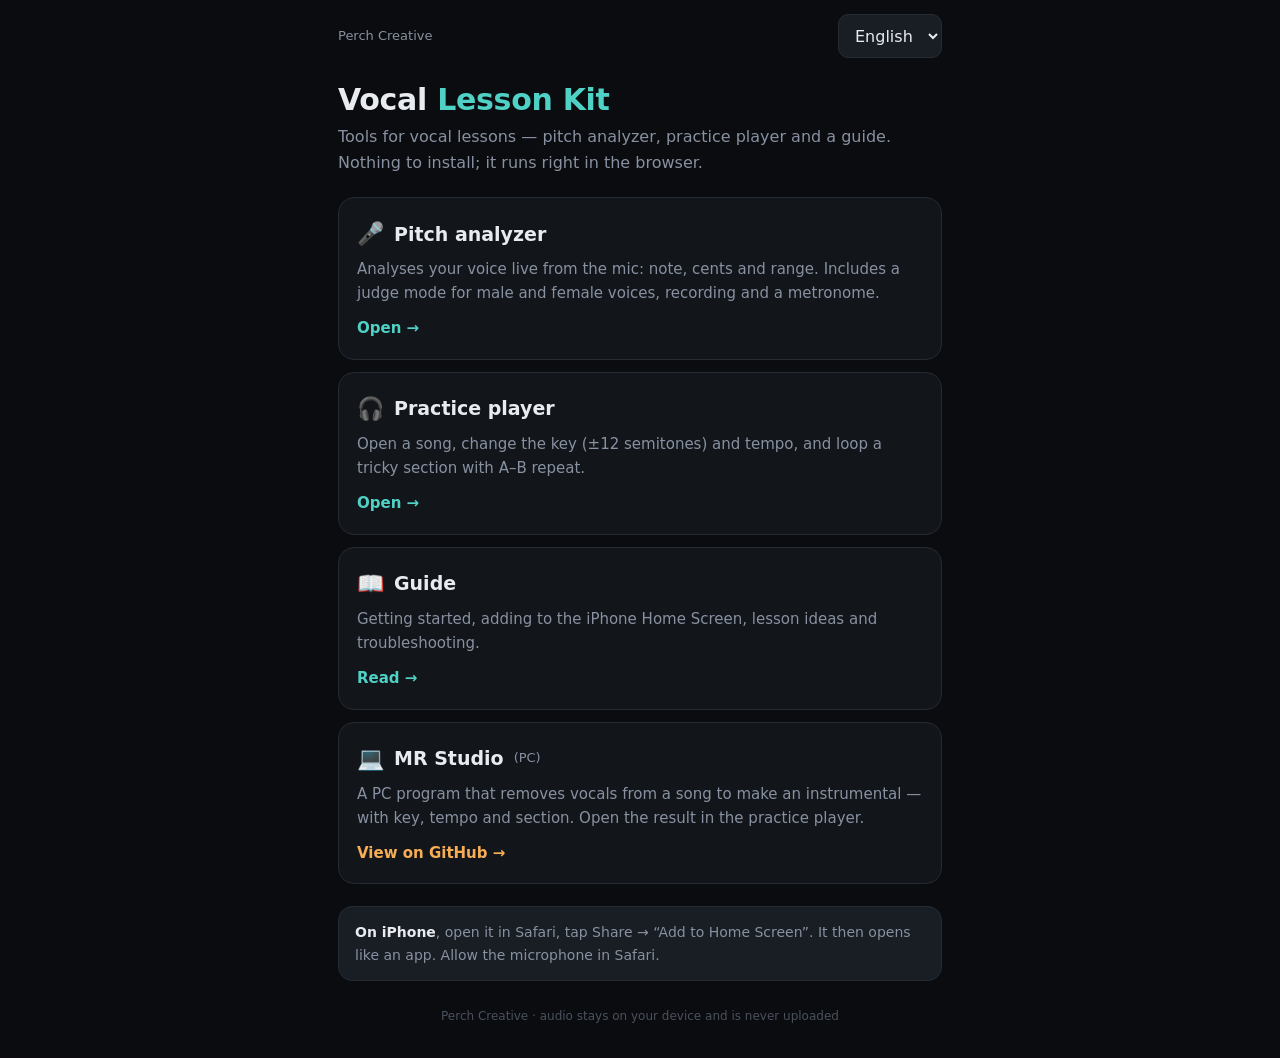
==== docs/index.html @ 8fd46108 "Turn the repo into Vocal Lesson Kit: ja/ko/en UI, tempo, section export, web tools - MR Studio: scre" ====
<!doctype html>
<html lang="ko">
<head>
<meta charset="utf-8">
<meta name="viewport" content="width=device-width,initial-scale=1,viewport-fit=cover">
<meta name="apple-mobile-web-app-capable" content="yes">
<meta name="apple-mobile-web-app-title" content="Vocal Kit">
<meta name="theme-color" content="#0a0c0f">
<link rel="icon" href="data:,">
<link rel="apple-touch-icon" href="icon.png">
<title>Vocal Lesson Kit</title>
<style>
:root{--bg:#0a0c0f;--panel:#12151a;--panel2:#191d24;--line:#252a33;--text:#e8ebf0;--muted:#8891a1;--accent:#4fd1c5;--accent2:#f6ad55}
*{box-sizing:border-box;-webkit-tap-highlight-color:transparent}
html,body{margin:0;background:var(--bg);color:var(--text);font:16px/1.6 -apple-system,BlinkMacSystemFont,"Hiragino Sans","Noto Sans JP","Noto Sans KR",system-ui,sans-serif}
body{padding:env(safe-area-inset-top) 18px calc(env(safe-area-inset-bottom) + 32px);max-width:640px;margin:0 auto}
header{display:flex;align-items:center;justify-content:space-between;padding:14px 0}
select{font:inherit;color:var(--text);background:var(--panel2);border:1px solid var(--line);border-radius:10px;padding:8px 12px;min-height:44px}
h1{font-size:30px;line-height:1.2;margin:10px 0 6px;letter-spacing:-.01em}
h1 span{color:var(--accent)}
.lead{color:var(--muted);margin:0 0 22px}
.card{display:block;text-decoration:none;color:inherit;background:var(--panel);border:1px solid var(--line);border-radius:16px;padding:18px;margin:12px 0}
.card:active{background:#171b21}
.card .t{font-size:19px;font-weight:700;display:flex;align-items:center;gap:10px}
.card .t i{font-style:normal;font-size:22px}
.card p{margin:6px 0 10px;color:var(--muted);font-size:15px}
.go{color:var(--accent);font-weight:700;font-size:15px}
.card.pc .go{color:var(--accent2)}
.tip{background:var(--panel2);border:1px solid var(--line);border-radius:14px;padding:14px 16px;margin:22px 0;font-size:14px;color:var(--muted)}
.tip b{color:var(--text)}
footer{color:#4a515d;font-size:12px;text-align:center;margin-top:26px}
footer a{color:var(--muted)}
[data-l]{display:none}
html[lang=ko] [data-l=ko],html[lang=ja] [data-l=ja],html[lang=en] [data-l=en]{display:block}
html[lang=ko] span[data-l=ko],html[lang=ja] span[data-l=ja],html[lang=en] span[data-l=en]{display:inline}
</style>
</head>
<body>
<header>
  <span style="color:var(--muted);font-size:13px">Perch Creative</span>
  <select id="lang" aria-label="Language"><option value="ko">한국어</option><option value="ja">日本語</option><option value="en">English</option></select>
</header>

<h1>Vocal <span>Lesson Kit</span></h1>
<p class="lead">
  <span data-l="ko">보컬 레슨용 도구 모음 — 음정 분석, 연습 플레이어, 가이드. 설치 없이 브라우저에서 바로 쓸 수 있어요.</span>
  <span data-l="ja">ボーカルレッスン用ツール集 — 音程分析、練習プレーヤー、ガイド。インストール不要、ブラウザですぐ使えます。</span>
  <span data-l="en">Tools for vocal lessons — pitch analyzer, practice player and a guide. Nothing to install; it runs right in the browser.</span>
</p>

<a class="card" href="analyzer/">
  <div class="t"><i>🎤</i>
    <span data-l="ko">음정 분석기</span><span data-l="ja">音程アナライザー</span><span data-l="en">Pitch analyzer</span></div>
  <p><span data-l="ko">마이크로 목소리를 실시간 분석해 음·센트·음역을 보여줘요. 남녀 목소리 모두 쓸 수 있는 판정 모드, 녹음, 메트로놈 포함.</span>
     <span data-l="ja">マイクで声をリアルタイム分析し、音名・セント・音域を表示。男女どちらの声にも使える判定モード、録音、メトロノーム付き。</span>
     <span data-l="en">Analyses your voice live from the mic: note, cents and range. Includes a judge mode for male and female voices, recording and a metronome.</span></p>
  <span class="go"><span data-l="ko">열기 →</span><span data-l="ja">開く →</span><span data-l="en">Open →</span></span>
</a>

<a class="card" href="player/">
  <div class="t"><i>🎧</i>
    <span data-l="ko">연습 플레이어</span><span data-l="ja">練習プレーヤー</span><span data-l="en">Practice player</span></div>
  <p><span data-l="ko">음원을 열고 키(±12반음)와 템포를 바꾸고, 어려운 구간을 A–B로 반복해서 연습해요.</span>
     <span data-l="ja">音源を開いて、キー(±12半音)とテンポを変え、難しい区間をA–Bで繰り返して練習できます。</span>
     <span data-l="en">Open a song, change the key (±12 semitones) and tempo, and loop a tricky section with A–B repeat.</span></p>
  <span class="go"><span data-l="ko">열기 →</span><span data-l="ja">開く →</span><span data-l="en">Open →</span></span>
</a>

<a class="card" href="guide/">
  <div class="t"><i>📖</i>
    <span data-l="ko">가이드</span><span data-l="ja">ガイド</span><span data-l="en">Guide</span></div>
  <p><span data-l="ko">처음 쓰는 방법, iPhone 홈 화면에 추가하기, 레슨 활용 아이디어, 문제 해결.</span>
     <span data-l="ja">使い始め方、iPhoneのホーム画面への追加、レッスンでの活用アイデア、困ったときは。</span>
     <span data-l="en">Getting started, adding to the iPhone Home Screen, lesson ideas and troubleshooting.</span></p>
  <span class="go"><span data-l="ko">읽기 →</span><span data-l="ja">読む →</span><span data-l="en">Read →</span></span>
</a>

<a class="card pc" href="https://github.com/ddossss/mr-studio">
  <div class="t"><i>💻</i> MR Studio <small style="color:var(--muted);font-weight:400;font-size:13px">(PC)</small></div>
  <p><span data-l="ko">곡에서 보컬을 지워 MR(반주)을 만드는 PC 프로그램 — 키·템포·구간 지정. 만든 MR은 연습 플레이어에서 열 수 있어요.</span>
     <span data-l="ja">曲からボーカルを消してカラオケ音源を作るPC用プログラム — キー・テンポ・区間指定。作った音源は練習プレーヤーで開けます。</span>
     <span data-l="en">A PC program that removes vocals from a song to make an instrumental — with key, tempo and section. Open the result in the practice player.</span></p>
  <span class="go"><span data-l="ko">GitHub에서 보기 →</span><span data-l="ja">GitHubで見る →</span><span data-l="en">View on GitHub →</span></span>
</a>

<div class="tip">
  <div data-l="ko"><b>iPhone이라면</b> Safari로 열고 공유 버튼 → “홈 화면에 추가”. 앱처럼 바로 열 수 있어요. 마이크는 Safari에서 허용해 주세요.</div>
  <div data-l="ja"><b>iPhoneの場合</b>はSafariで開き、共有ボタン →「ホーム画面に追加」。アプリのようにすぐ開けます。マイクはSafariで許可してください。</div>
  <div data-l="en"><b>On iPhone</b>, open it in Safari, tap Share → “Add to Home Screen”. It then opens like an app. Allow the microphone in Safari.</div>
</div>

<footer>Perch Creative · <span data-l="ko">음성은 기기 안에서만 처리되며 업로드되지 않아요</span><span data-l="ja">音声は端末内でのみ処理され、アップロードされません</span><span data-l="en">audio stays on your device and is never uploaded</span></footer>

<script>
(function(){
  var L=['ko','ja','en'],s='';try{s=localStorage.getItem('va_lang')||''}catch(e){}
  if(L.indexOf(s)<0){var n=(navigator.language||'en').slice(0,2);s=L.indexOf(n)>=0?n:'en'}
  var sel=document.getElementById('lang');
  function set(l){document.documentElement.lang=l;sel.value=l;try{localStorage.setItem('va_lang',l)}catch(e){}}
  sel.onchange=function(){set(sel.value)};set(s);
})();
</script>
</body>
</html>
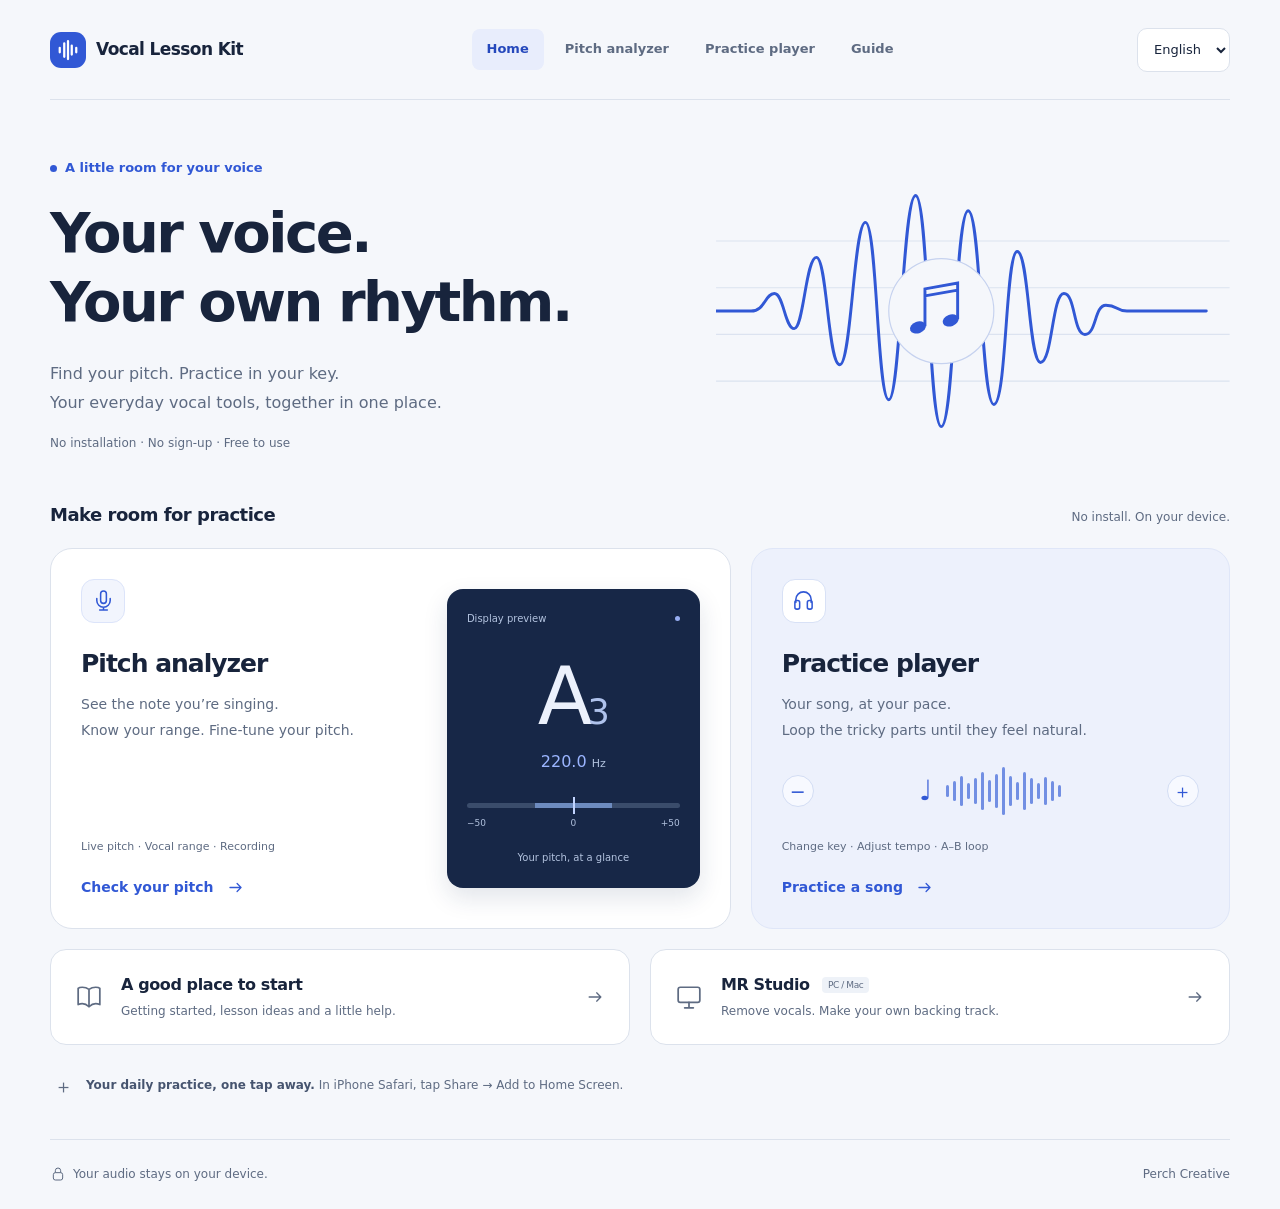
==== commit c203761a: "Redesign Vocal Lesson Kit with a unified studio interface" ====
--- a/docs/index.html
+++ b/docs/index.html
@@ -5,100 +5,61 @@
 <meta name="viewport" content="width=device-width,initial-scale=1,viewport-fit=cover">
 <meta name="apple-mobile-web-app-capable" content="yes">
 <meta name="apple-mobile-web-app-title" content="Vocal Kit">
-<meta name="theme-color" content="#0a0c0f">
-<link rel="icon" href="data:,">
+<meta name="theme-color" content="#f5f7fb">
+<meta name="description" content="Find your range, practice in your key. Free vocal lesson tools that keep your audio on your device.">
+<link rel="icon" href="favicon.svg" type="image/svg+xml">
 <link rel="apple-touch-icon" href="icon.png">
+<link rel="stylesheet" href="ui.css">
+<link rel="stylesheet" href="home.css">
 <title>Vocal Lesson Kit</title>
-<style>
-:root{--bg:#0a0c0f;--panel:#12151a;--panel2:#191d24;--line:#252a33;--text:#e8ebf0;--muted:#8891a1;--accent:#4fd1c5;--accent2:#f6ad55}
-*{box-sizing:border-box;-webkit-tap-highlight-color:transparent}
-html,body{margin:0;background:var(--bg);color:var(--text);font:16px/1.6 -apple-system,BlinkMacSystemFont,"Hiragino Sans","Noto Sans JP","Noto Sans KR",system-ui,sans-serif}
-body{padding:env(safe-area-inset-top) 18px calc(env(safe-area-inset-bottom) + 32px);max-width:640px;margin:0 auto}
-header{display:flex;align-items:center;justify-content:space-between;padding:14px 0}
-select{font:inherit;color:var(--text);background:var(--panel2);border:1px solid var(--line);border-radius:10px;padding:8px 12px;min-height:44px}
-h1{font-size:30px;line-height:1.2;margin:10px 0 6px;letter-spacing:-.01em}
-h1 span{color:var(--accent)}
-.lead{color:var(--muted);margin:0 0 22px}
-.card{display:block;text-decoration:none;color:inherit;background:var(--panel);border:1px solid var(--line);border-radius:16px;padding:18px;margin:12px 0}
-.card:active{background:#171b21}
-.card .t{font-size:19px;font-weight:700;display:flex;align-items:center;gap:10px}
-.card .t i{font-style:normal;font-size:22px}
-.card p{margin:6px 0 10px;color:var(--muted);font-size:15px}
-.go{color:var(--accent);font-weight:700;font-size:15px}
-.card.pc .go{color:var(--accent2)}
-.tip{background:var(--panel2);border:1px solid var(--line);border-radius:14px;padding:14px 16px;margin:22px 0;font-size:14px;color:var(--muted)}
-.tip b{color:var(--text)}
-footer{color:#4a515d;font-size:12px;text-align:center;margin-top:26px}
-footer a{color:var(--muted)}
-[data-l]{display:none}
-html[lang=ko] [data-l=ko],html[lang=ja] [data-l=ja],html[lang=en] [data-l=en]{display:block}
-html[lang=ko] span[data-l=ko],html[lang=ja] span[data-l=ja],html[lang=en] span[data-l=en]{display:inline}
-</style>
 </head>
-<body>
-<header>
-  <span style="color:var(--muted);font-size:13px">Perch Creative</span>
-  <select id="lang" aria-label="Language"><option value="ko">한국어</option><option value="ja">日本語</option><option value="en">English</option></select>
-</header>
-
-<h1>Vocal <span>Lesson Kit</span></h1>
-<p class="lead">
-  <span data-l="ko">보컬 레슨용 도구 모음 — 음정 분석, 연습 플레이어, 가이드. 설치 없이 브라우저에서 바로 쓸 수 있어요.</span>
-  <span data-l="ja">ボーカルレッスン用ツール集 — 音程分析、練習プレーヤー、ガイド。インストール不要、ブラウザですぐ使えます。</span>
-  <span data-l="en">Tools for vocal lessons — pitch analyzer, practice player and a guide. Nothing to install; it runs right in the browser.</span>
-</p>
-
-<a class="card" href="analyzer/">
-  <div class="t"><i>🎤</i>
-    <span data-l="ko">음정 분석기</span><span data-l="ja">音程アナライザー</span><span data-l="en">Pitch analyzer</span></div>
-  <p><span data-l="ko">마이크로 목소리를 실시간 분석해 음·센트·음역을 보여줘요. 남녀 목소리 모두 쓸 수 있는 판정 모드, 녹음, 메트로놈 포함.</span>
-     <span data-l="ja">マイクで声をリアルタイム分析し、音名・セント・音域を表示。男女どちらの声にも使える判定モード、録音、メトロノーム付き。</span>
-     <span data-l="en">Analyses your voice live from the mic: note, cents and range. Includes a judge mode for male and female voices, recording and a metronome.</span></p>
-  <span class="go"><span data-l="ko">열기 →</span><span data-l="ja">開く →</span><span data-l="en">Open →</span></span>
+<body data-page="home">
+<select id="lang" aria-label="Language"><option value="ko">한국어</option><option value="ja">日本語</option><option value="en">English</option></select>
+<main id="main" class="home-main" tabindex="-1">
+<section class="home-intro">
+<div class="intro-copy">
+<p class="intro-note"><span class="small-signal" aria-hidden="true"></span><span data-l="ko">목소리에 집중하는 시간</span><span data-l="ja">自分の声に向き合う時間</span><span data-l="en">A little room for your voice</span></p>
+<h1><span data-l="ko">나의 목소리로,<br>더 나다운 노래.</span><span data-l="ja">自分の声で、<br>自分らしい歌を。</span><span data-l="en">Your voice.<br>Your own rhythm.</span></h1>
+<p class="intro-description"><span data-l="ko">음정을 확인하고, 나에게 맞는 키로 연습하세요.<br>매일의 보컬 연습에 필요한 도구를 한곳에.</span><span data-l="ja">音程を確かめて、自分に合うキーで練習。<br>毎日のボーカル練習に必要なツールを、ひとつに。</span><span data-l="en">Find your pitch. Practice in your key.<br>Your everyday vocal tools, together in one place.</span></p>
+<div class="intro-benefits"><span data-l="ko">설치 없이 바로 사용 · 회원가입 없이 무료</span><span data-l="ja">インストール不要 · 登録なしで無料</span><span data-l="en">No installation · No sign-up · Free to use</span></div>
+</div>
+<div class="voice-art" aria-hidden="true">
+<svg viewBox="0 0 440 240" fill="none"><path d="M0 60h440M0 100h440M0 140h440M0 180h440" stroke="#dce3f0"/><path d="M0 120h30c12 0 12-15 20-15s9 30 17 30 10-61 19-61 10 92 20 92 12-122 22-122 10 152 20 152 12-175 23-175 11 198 22 198 12-185 23-185 11 166 22 166 10-131 20-131 10 95 20 95 10-59 20-59 8 35 18 35 8-25 18-25 9 5 18 5h68" stroke="#3158d5" stroke-width="2.5" stroke-linecap="round"/><circle cx="193" cy="120" r="45" fill="#f5f7fb" stroke="#c6d2ef"/><path d="M179 133v-32l28-5v31m-28-20 28-5" stroke="#3158d5" stroke-width="2.5"/><ellipse cx="173" cy="134" rx="7" ry="5" fill="#3158d5" transform="rotate(-20 173 134)"/><ellipse cx="201" cy="128" rx="7" ry="5" fill="#3158d5" transform="rotate(-20 201 128)"/></svg>
+</div>
+</section>
+<section class="tool-section" aria-labelledby="tools-heading">
+<div class="section-heading"><h2 id="tools-heading"><span data-l="ko">오늘의 연습을 시작하세요</span><span data-l="ja">今日の練習を始めましょう</span><span data-l="en">Make room for practice</span></h2><span data-ui="local"></span></div>
+<div class="primary-tools">
+<a class="tool-card pitch-card" href="analyzer/">
+<div class="tool-copy"><div class="tool-icon"><svg viewBox="0 0 24 24" fill="none" stroke="currentColor" stroke-width="1.6" stroke-linecap="round" stroke-linejoin="round" aria-hidden="true"><rect x="9" y="2" width="6" height="13" rx="3"/><path d="M5 10v2a7 7 0 0014 0v-2M12 19v3m-4 0h8"/></svg></div>
+<h3><span data-l="ko">음정 분석기</span><span data-l="ja">音程アナライザー</span><span data-l="en">Pitch analyzer</span></h3><p><span data-l="ko">지금 부르는 음을 눈으로 확인하세요.<br>내 음역을 찾고, 음정을 더 정확하게.</span><span data-l="ja">今、歌っている音を目で確認。<br>自分の音域を知り、音程をもっと正確に。</span><span data-l="en">See the note you’re singing.<br>Know your range. Fine-tune your pitch.</span></p>
+<div class="tool-features"><span data-l="ko">실시간 음정 · 음역 기록 · 녹음</span><span data-l="ja">リアルタイム音程 · 音域記録 · 録音</span><span data-l="en">Live pitch · Vocal range · Recording</span></div>
+<span class="tool-action"><span data-l="ko">음정 확인하기</span><span data-l="ja">音程をチェック</span><span data-l="en">Check your pitch</span><svg viewBox="0 0 24 24" fill="none" stroke="currentColor" stroke-width="1.6" stroke-linecap="round" stroke-linejoin="round" aria-hidden="true"><path d="M5 12h14m-5-5 5 5-5 5"/></svg></span></div>
+<div class="pitch-preview" aria-hidden="true"><div class="preview-label"><span data-l="ko">이렇게 보여요</span><span data-l="ja">表示イメージ</span><span data-l="en">Display preview</span><span class="preview-dot"></span></div><div class="preview-note">A<span>3</span></div><div class="preview-hz">220.0 <small>Hz</small></div><div class="preview-meter"><i></i><b></b></div><div class="preview-ticks"><span>−50</span><span>0</span><span>+50</span></div><div class="preview-caption"><span data-l="ko">내 목소리의 높이를 한눈에</span><span data-l="ja">声の高さを、ひと目で</span><span data-l="en">Your pitch, at a glance</span></div></div>
 </a>
-
-<a class="card" href="player/">
-  <div class="t"><i>🎧</i>
-    <span data-l="ko">연습 플레이어</span><span data-l="ja">練習プレーヤー</span><span data-l="en">Practice player</span></div>
-  <p><span data-l="ko">음원을 열고 키(±12반음)와 템포를 바꾸고, 어려운 구간을 A–B로 반복해서 연습해요.</span>
-     <span data-l="ja">音源を開いて、キー(±12半音)とテンポを変え、難しい区間をA–Bで繰り返して練習できます。</span>
-     <span data-l="en">Open a song, change the key (±12 semitones) and tempo, and loop a tricky section with A–B repeat.</span></p>
-  <span class="go"><span data-l="ko">열기 →</span><span data-l="ja">開く →</span><span data-l="en">Open →</span></span>
+<a class="tool-card practice-card" href="player/">
+<div class="tool-icon"><svg viewBox="0 0 24 24" fill="none" stroke="currentColor" stroke-width="1.6" stroke-linecap="round" stroke-linejoin="round" aria-hidden="true"><path d="M4 14v-3a8 8 0 0116 0v3"/><rect x="3" y="12" width="5" height="9" rx="2"/><rect x="16" y="12" width="5" height="9" rx="2"/></svg></div><h3><span data-l="ko">연습 플레이어</span><span data-l="ja">練習プレーヤー</span><span data-l="en">Practice player</span></h3><p><span data-l="ko">내 목소리에 맞는 키와 속도로.<br>어려운 구간은 익숙해질 때까지 반복하세요.</span><span data-l="ja">自分の声に合うキーとテンポで。<br>難しいところは、慣れるまで繰り返し。</span><span data-l="en">Your song, at your pace.<br>Loop the tricky parts until they feel natural.</span></p>
+<div class="player-preview" aria-hidden="true"><span>−</span><div>♩<span class="preview-bars"><i style="--h:12px"></i><i style="--h:20px"></i><i style="--h:30px"></i><i style="--h:16px"></i><i style="--h:26px"></i><i style="--h:38px"></i><i style="--h:22px"></i><i style="--h:34px"></i><i style="--h:48px"></i><i style="--h:30px"></i><i style="--h:18px"></i><i style="--h:38px"></i><i style="--h:26px"></i><i style="--h:16px"></i><i style="--h:28px"></i><i style="--h:20px"></i><i style="--h:12px"></i></span></div><span>＋</span></div>
+<div class="tool-features"><span data-l="ko">키 조절 · 템포 변경 · 구간 반복</span><span data-l="ja">キー調整 · テンポ変更 · 区間リピート</span><span data-l="en">Change key · Adjust tempo · A–B loop</span></div><span class="tool-action"><span data-l="ko">곡 연습하기</span><span data-l="ja">曲を練習する</span><span data-l="en">Practice a song</span><svg viewBox="0 0 24 24" fill="none" stroke="currentColor" stroke-width="1.6" stroke-linecap="round" stroke-linejoin="round" aria-hidden="true"><path d="M5 12h14m-5-5 5 5-5 5"/></svg></span>
 </a>
-
-<a class="card" href="guide/">
-  <div class="t"><i>📖</i>
-    <span data-l="ko">가이드</span><span data-l="ja">ガイド</span><span data-l="en">Guide</span></div>
-  <p><span data-l="ko">처음 쓰는 방법, iPhone 홈 화면에 추가하기, 레슨 활용 아이디어, 문제 해결.</span>
-     <span data-l="ja">使い始め方、iPhoneのホーム画面への追加、レッスンでの活用アイデア、困ったときは。</span>
-     <span data-l="en">Getting started, adding to the iPhone Home Screen, lesson ideas and troubleshooting.</span></p>
-  <span class="go"><span data-l="ko">읽기 →</span><span data-l="ja">読む →</span><span data-l="en">Read →</span></span>
-</a>
-
-<a class="card pc" href="https://github.com/ddossss/mr-studio">
-  <div class="t"><i>💻</i> MR Studio <small style="color:var(--muted);font-weight:400;font-size:13px">(PC)</small></div>
-  <p><span data-l="ko">곡에서 보컬을 지워 MR(반주)을 만드는 PC 프로그램 — 키·템포·구간 지정. 만든 MR은 연습 플레이어에서 열 수 있어요.</span>
-     <span data-l="ja">曲からボーカルを消してカラオケ音源を作るPC用プログラム — キー・テンポ・区間指定。作った音源は練習プレーヤーで開けます。</span>
-     <span data-l="en">A PC program that removes vocals from a song to make an instrumental — with key, tempo and section. Open the result in the practice player.</span></p>
-  <span class="go"><span data-l="ko">GitHub에서 보기 →</span><span data-l="ja">GitHubで見る →</span><span data-l="en">View on GitHub →</span></span>
-</a>
-
-<div class="tip">
-  <div data-l="ko"><b>iPhone이라면</b> Safari로 열고 공유 버튼 → “홈 화면에 추가”. 앱처럼 바로 열 수 있어요. 마이크는 Safari에서 허용해 주세요.</div>
-  <div data-l="ja"><b>iPhoneの場合</b>はSafariで開き、共有ボタン →「ホーム画面に追加」。アプリのようにすぐ開けます。マイクはSafariで許可してください。</div>
-  <div data-l="en"><b>On iPhone</b>, open it in Safari, tap Share → “Add to Home Screen”. It then opens like an app. Allow the microphone in Safari.</div>
 </div>
-
-<footer>Perch Creative · <span data-l="ko">음성은 기기 안에서만 처리되며 업로드되지 않아요</span><span data-l="ja">音声は端末内でのみ処理され、アップロードされません</span><span data-l="en">audio stays on your device and is never uploaded</span></footer>
-
+</section>
+<section class="support-tools" aria-label="More tools">
+<a class="support-card" href="guide/"><span class="support-icon"><svg viewBox="0 0 24 24" fill="none" stroke="currentColor" stroke-width="1.6" stroke-linecap="round" stroke-linejoin="round" aria-hidden="true"><path d="M12 5v16M12 5C8 2 3 3 2 4v15c4-2 7-1 10 2 3-3 6-4 10-2V4c-1-1-6-2-10 1Z"/></svg></span><div><h3><span data-l="ko">처음이라면, 사용 가이드</span><span data-l="ja">はじめての方へ</span><span data-l="en">A good place to start</span></h3><p><span data-l="ko">시작하는 방법부터 레슨 활용 팁까지.</span><span data-l="ja">使い始め方から、レッスンのヒントまで。</span><span data-l="en">Getting started, lesson ideas and a little help.</span></p></div><svg viewBox="0 0 24 24" fill="none" stroke="currentColor" stroke-width="1.6" stroke-linecap="round" stroke-linejoin="round" aria-hidden="true"><path d="M5 12h14m-5-5 5 5-5 5"/></svg></a>
+<a class="support-card" href="https://github.com/ddossss/vocal-lesson-kit#mr-studio-pc"><span class="support-icon"><svg viewBox="0 0 24 24" fill="none" stroke="currentColor" stroke-width="1.6" stroke-linecap="round" stroke-linejoin="round" aria-hidden="true"><rect x="2" y="3" width="20" height="14" rx="2"/><path d="M8 22h8m-4-5v5"/></svg></span><div><h3>MR Studio <span class="desktop-tag">PC / Mac</span></h3><p><span data-l="ko">보컬을 제거하고 나만의 반주를 만드세요.</span><span data-l="ja">ボーカルを除去して、自分だけの伴奏に。</span><span data-l="en">Remove vocals. Make your own backing track.</span></p></div><svg viewBox="0 0 24 24" fill="none" stroke="currentColor" stroke-width="1.6" stroke-linecap="round" stroke-linejoin="round" aria-hidden="true"><path d="M5 12h14m-5-5 5 5-5 5"/></svg></a>
+</section>
+<div class="home-tip"><span class="tip-symbol" aria-hidden="true">＋</span><p><span data-l="ko"><b>홈 화면에 두고, 매일 가볍게.</b> iPhone Safari에서 공유 → ‘홈 화면에 추가’를 눌러보세요.</span><span data-l="ja"><b>ホーム画面から、毎日の練習へ。</b> iPhoneのSafariで共有 →「ホーム画面に追加」。</span><span data-l="en"><b>Your daily practice, one tap away.</b> In iPhone Safari, tap Share → Add to Home Screen.</span></p></div>
+</main>
+<footer class="site-footer"></footer>
 <script>
-(function(){
-  var L=['ko','ja','en'],s='';try{s=localStorage.getItem('va_lang')||''}catch(e){}
-  if(L.indexOf(s)<0){var n=(navigator.language||'en').slice(0,2);s=L.indexOf(n)>=0?n:'en'}
-  var sel=document.getElementById('lang');
-  function set(l){document.documentElement.lang=l;sel.value=l;try{localStorage.setItem('va_lang',l)}catch(e){}}
-  sel.onchange=function(){set(sel.value)};set(s);
+(() => {
+ const langs=['ko','ja','en'];let lang='';try{lang=localStorage.getItem('va_lang')||''}catch(e){}
+ if(!langs.includes(lang)){const n=(navigator.language||'en').slice(0,2);lang=langs.includes(n)?n:'en'}
+ const select=document.getElementById('lang');
+ function set(l){document.documentElement.lang=l;select.value=l;try{localStorage.setItem('va_lang',l)}catch(e){}}
+ select.onchange=()=>set(select.value);set(lang);
 })();
 </script>
+<script src="ui.js"></script>
 </body>
 </html>
--- a/docs/ui.css
+++ b/docs/ui.css
@@ -0,0 +1,133 @@
+/* Shared studio palette and responsive application shell. */
+:root{--bg:#f5f7fb;--panel:#fff;--panel2:#eef2f8;--line:#dce2ec;--text:#18243c;--muted:#5e6b82;--dim:#738098;--accent:#3158d5;--accent2:#8c4d21;--good:#237a51;--warn:#856312;--bad:#bc3c4b;--low:#3158d5;--mid:#237d85;--high:#8c4d21;--font:"Avenir Next",-apple-system,BlinkMacSystemFont,"Apple SD Gothic Neo","Hiragino Sans","Yu Gothic UI",system-ui,sans-serif;--mono:var(--font);color-scheme:light}
+*{box-sizing:border-box}
+html{scroll-behavior:smooth;scroll-padding-top:24px}
+html,body{background:var(--bg);color:var(--text);font-family:var(--font);font-size:15px;line-height:1.6;-webkit-font-smoothing:antialiased}
+body{max-width:none;margin:0;padding:0 32px env(safe-area-inset-bottom)}
+a,button,input,select{touch-action:manipulation}
+a{color:var(--accent)}
+button,select,input{font-family:inherit}
+button,select,.btn{min-height:44px;border-radius:10px}
+button:not(:disabled),select{cursor:pointer}
+button:disabled,.btn:disabled{cursor:not-allowed;opacity:.45}
+button:hover:not(:disabled),.btn:hover:not(:disabled){background:#e4eaf5;border-color:#b7c4dd}
+button.accent,.btn.primary,button.copy{background:var(--accent);color:#fff;border-color:var(--accent);font-weight:650}
+button.accent:hover:not(:disabled),.btn.primary:hover:not(:disabled),button.copy:hover{background:#2447bb;border-color:#2447bb}
+button.on{background:#e8edff;color:#2548bc;border-color:var(--accent)}
+:focus-visible{outline:3px solid #3158d5;outline-offset:4px}
+input[type=range]{accent-color:var(--accent);min-height:32px}
+select{max-width:100%;background:var(--panel);color:var(--text);border:1px solid var(--line);padding:8px 12px;font-size:13px}
+.site-header{max-width:1180px;margin:0 auto;min-height:100px;padding:20px 0;display:flex;align-items:center;justify-content:space-between;gap:24px;border-bottom:1px solid var(--line)}
+.site-brand{display:flex;gap:10px;align-items:center;text-decoration:none;color:var(--text);font-size:17px;font-weight:750;letter-spacing:-.6px;white-space:nowrap}
+.brand-mark{display:grid;place-items:center;width:36px;height:36px;background:var(--accent);color:white;border-radius:11px}
+.brand-mark svg{width:24px;height:24px}
+.site-nav{display:flex;gap:6px;align-items:center}
+.site-nav a{display:block;padding:10px 15px;border-radius:8px;color:var(--muted);font-size:13px;font-weight:600;text-decoration:none;white-space:nowrap}
+.site-nav a:hover{color:var(--accent);background:#edf1fa}
+.site-nav a[aria-current=page]{background:#e8edfc;color:#2548bc}
+.site-language{flex-shrink:0}
+.skip-link{position:fixed;left:16px;top:-100px;z-index:100;padding:12px 18px;background:var(--accent);color:#fff;border-radius:8px}
+.skip-link:focus{top:12px}
+.site-footer{max-width:1180px;margin:36px auto 0;padding:25px 0;display:flex;justify-content:space-between;gap:20px;border-top:1px solid var(--line);font-size:12px;color:var(--muted);text-align:left}
+.site-footer a{color:var(--muted);text-decoration:none}
+.privacy-note{display:flex;align-items:center;gap:7px}
+.privacy-note svg{width:16px;height:16px;flex-shrink:0}
+.page-heading{padding:38px 0 28px}
+.page-heading h1{font-size:34px;line-height:1.3;letter-spacing:-1.2px;text-transform:none;font-weight:750;margin:0 0 8px}
+.page-heading p{font-size:15px;color:var(--muted);margin:0;max-width:65ch}
+.panel{background:var(--panel);border:1px solid var(--line);border-radius:18px;padding:24px;box-shadow:0 3px 8px #18243c03}
+.panel h2,.label{font-size:14px;letter-spacing:0;text-transform:none;color:var(--text);font-weight:650;margin-bottom:18px}
+.mini,.hint{line-height:1.7}
+.app-main{max-width:1180px;margin:auto;outline:none}
+/* Player: playback on the left, adjustment and repetition on the right. */
+.player-layout{display:grid;grid-template-columns:minmax(0,1.2fr) minmax(0,1fr);gap:20px;align-items:start}
+.player-primary,.player-settings{min-width:0;display:grid;gap:20px}
+.player-page .panel{margin:0}
+.upload-panel{border-style:dashed;text-align:center;padding:30px 24px}
+.upload-panel h2{margin:10px 0 16px}
+.upload-icon{display:block;margin:auto;width:36px;height:36px;color:var(--accent)}
+.player-page #fileBtn{width:auto;min-width:200px;padding:12px 24px}
+.player-page #fname{margin-top:14px;font-size:13px;word-break:normal;overflow-wrap:anywhere}
+.player-page #msg:empty{display:none}
+.file-help{margin:10px 0 0;color:var(--muted);font-size:12px}
+.playback-panel{padding:26px}
+.wave-container{position:relative}
+.player-page #wave{height:144px;background:#eef2fa;border:1px solid #e4e9f2;border-radius:12px}
+.wave-empty{position:absolute;inset:0;display:flex;align-items:center;justify-content:center;text-align:center;padding:20px;color:var(--muted);font-size:13px;pointer-events:none}
+.wave-empty[hidden]{display:none}
+.player-page #play{min-height:54px;font-size:16px;margin:18px 0 4px}
+.player-page .big{font-family:var(--font);font-variant-numeric:tabular-nums;font-size:34px;letter-spacing:-1px}
+.player-page .big small{font-family:var(--font);font-size:12px;line-height:1.6;letter-spacing:0}
+.player-page .step{flex-basis:46px;min-height:46px;border-radius:50%;background:#f3f5fa;font-weight:400}
+.player-page .row>.fix{font-size:12px;background:transparent}
+.player-page .abbox{text-align:left;padding:14px 16px;border:1px solid var(--line);background:#f7f9fc}
+.player-page .abbox>span{font-size:12px;color:var(--muted)}
+.player-page .abbox b{font-family:var(--font);font-variant-numeric:tabular-nums;font-size:24px;margin:4px 0 12px}
+.player-page .abbox .n button{min-height:44px;background:#fff}
+.player-page #loopT{font-weight:650}
+.player-page .volume-panel{padding:20px 24px}
+.volume-panel h2{margin-bottom:8px}
+.license-note{color:var(--muted);font-size:11px;margin-top:16px}
+/* Analyzer: keep the instrument and charts dark for signal contrast. */
+.analyzer-page .wrap{max-width:1180px;padding:0;outline:none}
+.analyzer-toolbar{display:flex;flex-wrap:wrap;align-items:center;justify-content:space-between;gap:18px;padding:18px 0 24px;border-top:1px solid var(--line);margin:0}
+.analyzer-toolbar .controls{gap:10px}
+.analyzer-toolbar .brand{flex:1;min-width:200px}
+.analyzer-toolbar .sub{font-size:13px}
+.analyzer-toolbar .led{background:#a6b2c5}
+.analyzer-toolbar .led.on{background:var(--good);box-shadow:none}
+.analyzer-toolbar .btn{font-size:13px}
+.analyzer-toolbar .btn.primary{min-width:145px}
+.analyzer-page .grid{grid-template-columns:minmax(0,1.4fr) minmax(0,1fr);gap:20px}
+.analyzer-page .stack{gap:16px}
+.analyzer-page .readout{--panel2:#263858;--line:#3c4b66;--text:#f2f5ff;--muted:#b3c3df;--dim:#a7b8d8;--accent:#9bb5ff;--good:#68d391;--warn:#f6e05e;--bad:#fc8181;background:#172747;border-color:#172747;color:var(--text);padding:32px;min-height:490px;position:relative;overflow:hidden}
+.instrument-title{font-size:14px;font-weight:500;color:#bac9e4;margin:0 0 34px;align-self:flex-start}
+.analyzer-page .note{font-family:var(--font);font-size:clamp(88px,10vw,138px);font-weight:600;letter-spacing:-6px}
+.analyzer-page .note.idle{color:#a6b9df}
+.analyzer-page .hz{font-family:var(--font);font-variant-numeric:tabular-nums;font-size:26px}
+.instrument-help{font-size:12px;color:#b3c3df;margin:12px 0 0;text-align:center}
+.analyzer-page .readout .level{margin-top:35px}
+.analyzer-page .hold .box{background:#f5f7fb;border:0;border-radius:12px;padding:16px}
+.analyzer-page .hold .v{font-variant-numeric:tabular-nums;font-size:34px}
+.analyzer-page .hold .k{font-size:12px}
+.analyzer-page .label select{max-width:100%}
+.analyzer-page .vrange .mark{background:var(--text)}
+.analyzer-page canvas{background:#172747;border-radius:12px}
+.chart-panel .legend{background:#172747;padding:7px 10px;border-radius:8px;color:#cad5ea}
+.analyzer-page .jbox{background:#f5f7fb;border-color:#e7ebf3;border-radius:12px}
+.analyzer-page .jprog{background:#e1e7f2;border:0}
+.analyzer-page .jflash{font-size:42px;letter-spacing:-1px}
+.analyzer-page .jtarget,.analyzer-page .jscore{font-family:var(--font);font-size:46px;font-variant-numeric:tabular-nums}
+.analyzer-page .jk{font-size:12px;letter-spacing:0}
+.analyzer-page .tools{gap:20px}
+.analyzer-page .guide{background:#14223c88;backdrop-filter:blur(5px)}
+.analyzer-page .guide-card{margin:24px 0;padding:24px 30px;border-radius:20px;box-shadow:0 20px 80px #101b3b30}
+.analyzer-page .guide-body h3{color:var(--text)}
+.analyzer-page .hint a{color:var(--accent)}
+/* Reading surface. */
+.guide-main{max-width:840px;margin:0 auto;padding:40px 0;outline:none}
+.guide-main h1{font-size:38px;letter-spacing:-1.2px;margin:0 0 12px}
+.guide-main p,.guide-main li{color:#46536c;line-height:1.9}
+.guide-main h2{font-size:23px;letter-spacing:-.5px;color:var(--text);padding-top:30px;margin-top:40px;scroll-margin-top:24px}
+.guide-main h3{font-size:17px;margin-top:24px}
+.guide-main .toc{display:grid;grid-template-columns:repeat(3,1fr);gap:0;margin:26px 0 36px;padding:14px;background:white;border:1px solid var(--line);border-radius:16px}
+.guide-main .toc a{border:0;border-radius:8px;padding:13px 10px;color:var(--accent);font-weight:600;font-size:13px}
+.guide-main .toc a:hover{background:#edf1fc}
+.guide-main .box{background:#eaf0fb;border:0;border-left:3px solid #839be5;border-radius:0 10px 10px 0;color:#384d76;padding:18px 22px}
+.guide-main .box.warn{background:#faf0e6;border-color:#c99463;color:#754a24}
+.guide-main .msg{background:white;font-size:14px;padding:24px;line-height:1.9}
+.guide-page button.copy{padding:10px 24px}
+@media(min-width:1000px){.player-primary{position:sticky;top:24px}}
+@media(max-width:1000px){.site-header{gap:14px}.site-nav a{padding:10px}.site-brand{font-size:15px}.analyzer-toolbar{align-items:flex-start}.analyzer-toolbar .controls{flex:1 1 100%}.analyzer-toolbar #micBtn{margin-left:auto}}
+@media(max-width:760px){
+ body{padding-left:20px;padding-right:20px}.site-header{min-height:0;padding:20px 0 12px;display:grid;grid-template-columns:1fr auto;gap:16px 12px}.site-brand{font-size:16px}.site-nav{grid-row:2;grid-column:1/-1;display:flex;gap:4px;overflow-x:auto;max-width:100%;padding-bottom:2px}.site-nav a{flex:1;text-align:center;padding:10px 8px;font-size:12px}.site-language{grid-row:1;grid-column:2}.site-language select{min-height:40px;padding:6px 8px;font-size:12px}
+ .page-heading{padding:28px 0 24px}.page-heading h1{font-size:29px}.page-heading p{font-size:14px}.player-layout{grid-template-columns:1fr}.player-primary,.player-settings{gap:16px}.player-layout{gap:16px}.panel{padding:20px}.player-page #wave{height:120px}.analyzer-page .grid{grid-template-columns:1fr;gap:16px}.analyzer-page .readout{min-height:450px;padding:26px}.analyzer-page .judge-main{grid-template-columns:1fr 1fr}.analyzer-page .judge-main .jbox:last-child{grid-column:1/-1;min-height:100px}.analyzer-page .tools{grid-template-columns:1fr}.analyzer-page .label{font-size:13px}.analyzer-toolbar .controls{gap:8px}.analyzer-toolbar #micBtn{margin-left:0;flex:1}.analyzer-toolbar label.inline{font-size:11px}.analyzer-toolbar select{padding:8px}.site-footer{flex-direction:column;gap:12px;margin-top:24px;padding:22px 0}.guide-main{padding-top:28px}.guide-main h1{font-size:32px}.guide-main .toc{grid-template-columns:1fr 1fr}.guide-main h2{font-size:21px}.guide-main .msg{padding:18px}.analyzer-page .guide-card{padding:18px;margin:0}.legend{gap:8px}.analyzer-page #spec{height:200px}
+}
+@media(max-width:380px){body{padding-left:14px;padding-right:14px}.site-brand{font-size:14px;gap:7px}.brand-mark{width:30px;height:30px}.site-nav a{font-size:11px}.player-page .row{gap:6px}.player-page .step{flex-basis:40px}.analyzer-toolbar .controls{display:grid;grid-template-columns:1fr 1fr}.analyzer-toolbar .controls>*{min-width:0}.analyzer-toolbar label.inline{flex-wrap:wrap}.guide-main .toc{grid-template-columns:1fr}}
+@media(prefers-reduced-motion:reduce){html{scroll-behavior:auto}*,*::before,*::after{animation:none!important;transition:none!important}}
+
+.btn.primary.stop,.btn.rec.active{background:#bc3c4b;color:white;border-color:#bc3c4b}
+@media(max-width:760px){.analyzer-page .jflash{font-size:clamp(22px,6vw,36px);letter-spacing:-1px}.analyzer-page .jbox{padding:12px}.analyzer-page .jdir{overflow-wrap:anywhere}}
+
+.analyzer-page:has(#led.on) .instrument-help{visibility:hidden}
+.chart-panel .legend{--good:#68d391;--warn:#f6e05e;--bad:#fc8181}
--- a/docs/home.css
+++ b/docs/home.css
@@ -0,0 +1,63 @@
+.home-main{max-width:1180px;margin:auto;outline:none}
+.home-intro{display:grid;grid-template-columns:1.2fr 1fr;align-items:center;gap:50px;padding:58px 0 48px}
+.intro-note{margin:0 0 20px;display:flex;align-items:center;gap:8px;color:var(--accent);font-size:13px;font-weight:600}
+.small-signal{width:7px;height:7px;background:var(--accent);border-radius:50%}
+.home-intro h1{margin:0;font-size:clamp(38px,4.4vw,56px);line-height:1.23;font-weight:750;letter-spacing:-2.5px;word-break:keep-all}
+.intro-description{font-size:16px;line-height:1.85;color:var(--muted);margin:22px 0 16px;word-break:keep-all}
+.intro-benefits{font-size:12px;color:var(--muted)}
+.voice-art{width:100%;padding:12px 0 0}
+.voice-art svg{width:100%;height:auto;display:block}
+.section-heading{display:flex;align-items:baseline;justify-content:space-between;gap:16px;margin:0 0 18px}
+.section-heading h2{font-size:18px;letter-spacing:-.5px;margin:0;font-weight:650}
+.section-heading>span{color:var(--muted);font-size:12px}
+.primary-tools{display:grid;grid-template-columns:1.42fr 1fr;gap:20px}
+.tool-card{display:block;color:var(--text);text-decoration:none;border:1px solid var(--line);border-radius:22px;padding:30px;transition:border-color .18s,box-shadow .18s;background:white;position:relative}
+.tool-card:hover{border-color:#9bacdf;box-shadow:0 8px 28px #263e7810}
+.tool-icon{width:44px;height:44px;display:grid;place-items:center;border:1px solid #dce4fa;border-radius:13px;background:#f2f5fd;color:var(--accent);margin-bottom:24px}
+.tool-icon svg{height:23px;width:23px}
+.tool-card h3{font-size:25px;letter-spacing:-1px;line-height:1.35;margin:0 0 12px;font-weight:750}
+.tool-card p{margin:0;font-size:14px;line-height:1.85;color:var(--muted);word-break:keep-all}
+.tool-features{font-size:11px;color:var(--muted);margin:26px 0 20px}
+.tool-action{display:flex;align-items:center;gap:12px;color:var(--accent);font-size:14px;font-weight:700}
+.tool-action svg{width:19px;height:19px}
+.pitch-card{display:grid;grid-template-columns:minmax(0,1.15fr) minmax(0,.85fr);align-items:center;gap:24px}
+.pitch-card .tool-copy{height:100%;display:flex;flex-direction:column;align-items:flex-start}
+.pitch-card .tool-features{margin-top:auto;padding-top:26px}
+.pitch-preview{border-radius:16px;background:#172747;color:#ecf1fc;min-height:285px;padding:22px 20px;text-align:center;box-shadow:0 10px 24px #1b2d5620}
+.preview-label{display:flex;align-items:center;justify-content:space-between;font-size:10px;color:#b3c3df;text-align:left}
+.preview-dot{width:5px;height:5px;background:#97adf2;border-radius:50%}
+.preview-note{font-size:80px;line-height:1.1;font-weight:500;letter-spacing:-5px;margin-top:26px}
+.preview-note>span{font-size:35px;color:#afc2ec;letter-spacing:-1px}
+.preview-hz{color:#9bb5ff;font-size:16px;font-variant-numeric:tabular-nums;margin-top:8px}
+.preview-hz small{font-size:11px;color:#b3c3df}
+.preview-meter{height:5px;background:#3a4c6b;margin:28px 0 8px;position:relative;border-radius:3px}
+.preview-meter i{position:absolute;width:36%;height:100%;background:#6d8bbf;left:32%}
+.preview-meter b{position:absolute;left:50%;top:-6px;height:17px;width:2px;background:#c2d4ff}
+.preview-ticks{display:flex;justify-content:space-between;font-size:9px;color:#b3c3df}
+.preview-caption{font-size:10px;color:#b3c3df;margin-top:20px}
+.practice-card{background:#edf1fc;border-color:#dfe6f8}
+.practice-card .tool-icon{background:#fff;border-color:#d8e1f6}
+.player-preview{display:flex;align-items:center;justify-content:space-between;gap:12px;margin:22px 0;color:var(--accent)}
+.player-preview>span{display:grid;place-items:center;width:32px;height:32px;flex-shrink:0;border:1px solid #d3ddf4;border-radius:50%;font-size:19px;background:#f7f9ff}
+.player-preview>div{display:flex;align-items:center;gap:14px;font-size:28px}
+.preview-bars{display:flex;gap:4px;height:50px;align-items:center}
+.preview-bars i{width:3px;height:var(--h);background:#728fe3;border-radius:2px}
+.practice-card .tool-features{margin-top:0}
+.support-tools{display:grid;grid-template-columns:1fr 1fr;gap:20px;margin-top:20px}
+.support-card{display:flex;align-items:center;gap:18px;padding:22px 24px;background:#fff;border:1px solid var(--line);border-radius:16px;text-decoration:none;color:var(--text)}
+.support-card:hover{border-color:#a6b6da;background:#fafbff}
+.support-icon{display:grid;place-items:center;color:var(--muted);flex:0 0 28px}
+.support-icon svg{width:26px;height:26px}
+.support-card>svg{width:20px;height:20px;flex-shrink:0;margin-left:auto;color:var(--muted)}
+.support-card h3{margin:0 0 4px;font-size:16px;font-weight:650;letter-spacing:-.4px}
+.support-card p{margin:0;font-size:12px;color:var(--muted);line-height:1.65}
+.desktop-tag{margin-left:7px;padding:3px 6px;background:#eef2f8;border-radius:4px;font-size:9px;font-weight:500;color:var(--muted);vertical-align:2px;white-space:nowrap}
+.home-tip{display:flex;gap:10px;align-items:center;margin-top:24px;color:var(--muted);padding:0 4px;font-size:12px;line-height:1.8}
+.home-tip p{margin:0}.home-tip b{color:#46546f;font-weight:600}
+.tip-symbol{font-size:19px;width:22px;flex-shrink:0}
+[data-l]{display:none}
+html[lang=ko] [data-l=ko],html[lang=ja] [data-l=ja],html[lang=en] [data-l=en]{display:inline}
+@media(max-width:1050px){.pitch-card{gap:18px;padding:24px}.pitch-preview{padding:18px 14px}.tool-card h3{font-size:23px}.tool-card p{font-size:13px}.tool-features{font-size:10px}.preview-bars{gap:3px}.home-intro{gap:24px}}
+@media(max-width:850px){.primary-tools{grid-template-columns:1fr 1fr}.pitch-card{display:block}.pitch-preview{display:none}.pitch-card .tool-copy{display:block}.pitch-card .tool-features{padding-top:0;margin-top:26px}.player-preview{height:0;margin:0;visibility:hidden}.practice-card{padding:24px}.practice-card .tool-features{margin-top:26px}.home-intro{padding-top:40px;padding-bottom:36px}.home-intro h1{font-size:42px}.support-card{padding:20px;gap:12px}.support-card h3{font-size:14px}}
+@media(max-width:600px){.home-intro{display:block;padding:34px 0}.home-intro h1{font-size:40px;letter-spacing:-1.8px;line-height:1.28}.intro-note{font-size:12px;margin-bottom:16px}.intro-description{font-size:14px;margin-top:16px}.intro-benefits{font-size:11px}.voice-art{display:none}.section-heading h2{font-size:16px}.section-heading>span{display:none}.primary-tools{grid-template-columns:1fr;gap:14px}.tool-card{padding:24px;border-radius:18px}.tool-icon{width:38px;height:38px;margin-bottom:18px}.tool-card h3{font-size:24px}.tool-card p{font-size:13px}.tool-features{font-size:10px;margin-bottom:16px}.pitch-card{display:grid;grid-template-columns:minmax(0,1fr) 112px;gap:14px}.pitch-preview{display:block;min-height:218px;padding:16px 10px;border-radius:12px;box-shadow:none}.preview-note{font-size:62px;margin-top:26px}.preview-note>span{font-size:26px}.preview-label{font-size:8px}.preview-hz{font-size:13px}.preview-caption{display:none}.preview-meter{margin-top:24px}.preview-note{letter-spacing:-4px}.pitch-card .tool-copy{display:flex}.pitch-card .tool-features{margin-top:auto;padding-top:20px}.tool-action{font-size:13px}.practice-card .player-preview{position:absolute;right:24px;top:30px;visibility:visible;height:40px}.practice-card .player-preview>span{display:none}.practice-card .player-preview>div{font-size:0}.preview-bars{height:35px;gap:3px}.preview-bars i{height:calc(var(--h)*.7);width:2px}.support-tools{grid-template-columns:1fr;gap:12px;margin-top:14px}.support-card{padding:20px}.support-card h3{font-size:15px}.home-tip{font-size:11px;align-items:flex-start}.home-tip b{display:block}}
+@media(max-width:380px){.home-intro h1{font-size:36px}.pitch-card{grid-template-columns:minmax(0,1fr) 94px;padding:20px;gap:10px}.tool-card h3{font-size:22px}.tool-card p{font-size:12px}.preview-label{font-size:7px}.tool-features{font-size:9px}.tool-action{font-size:12px}}
